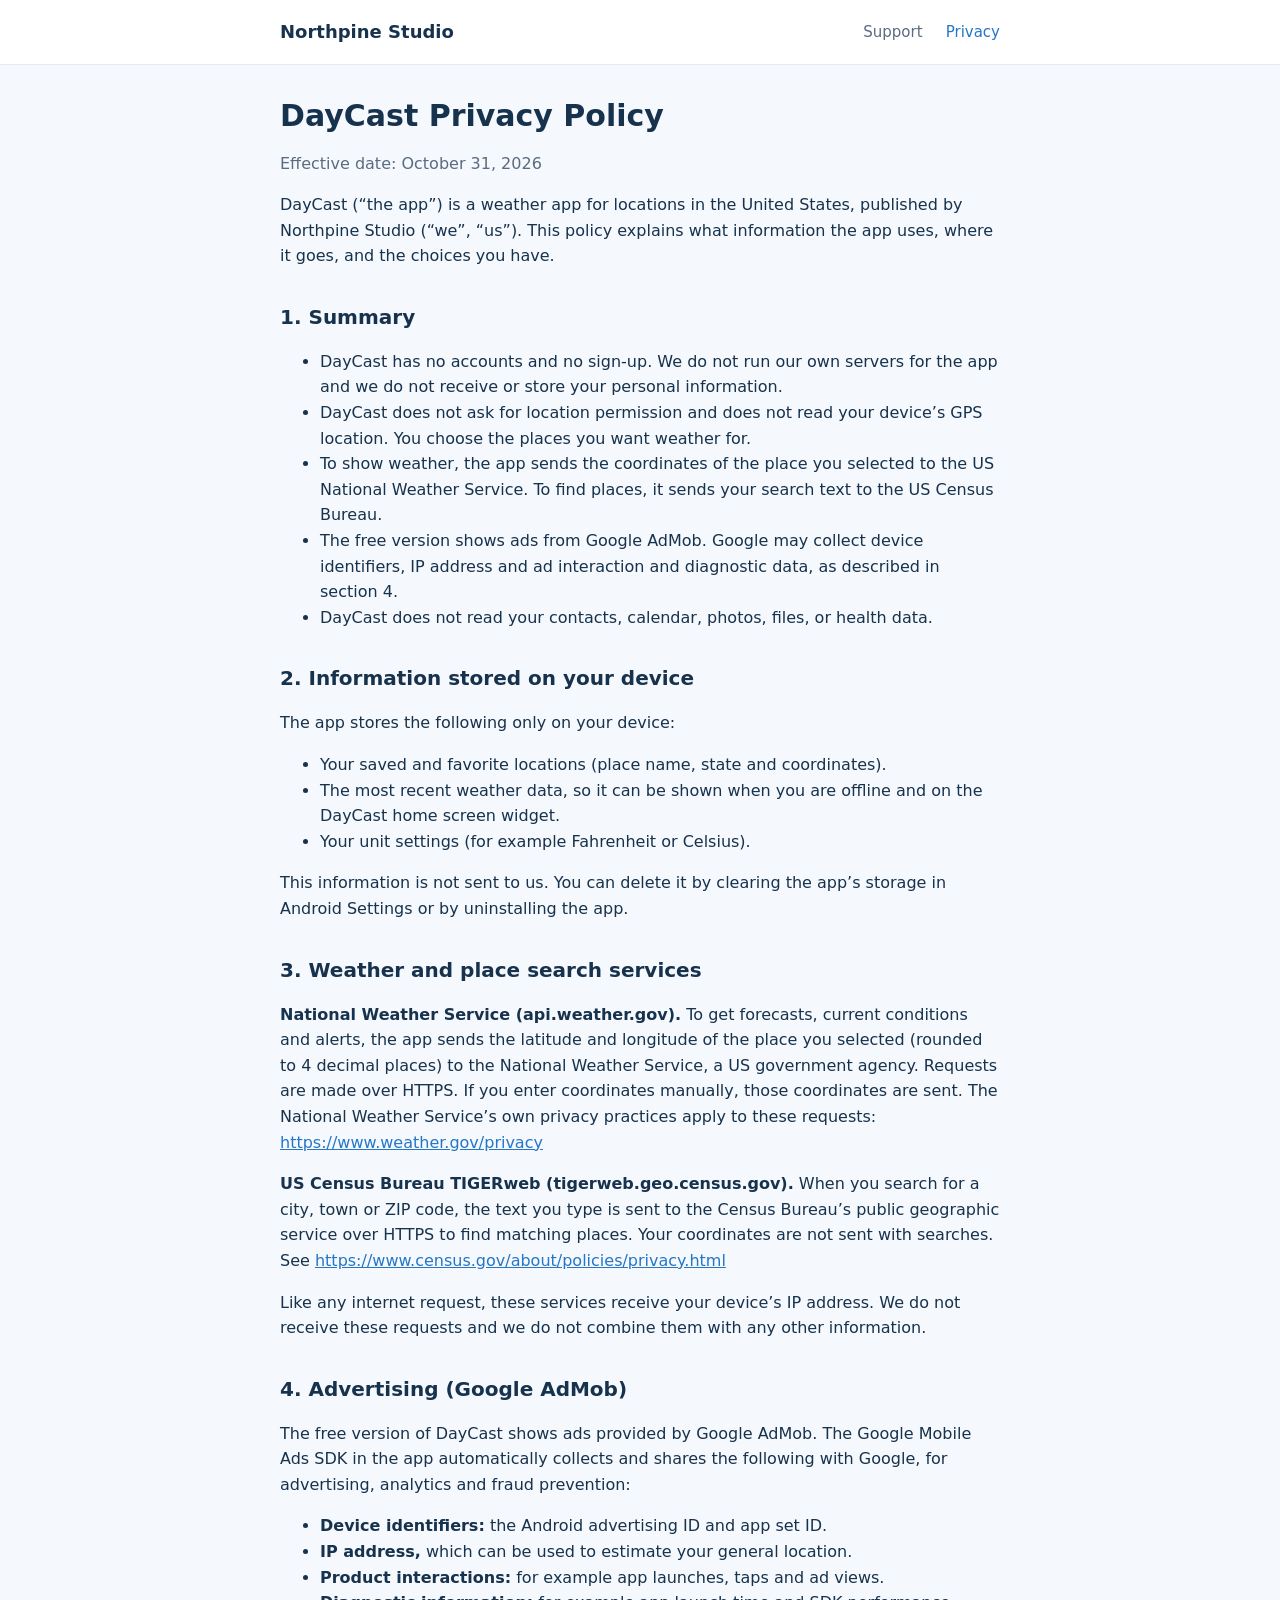
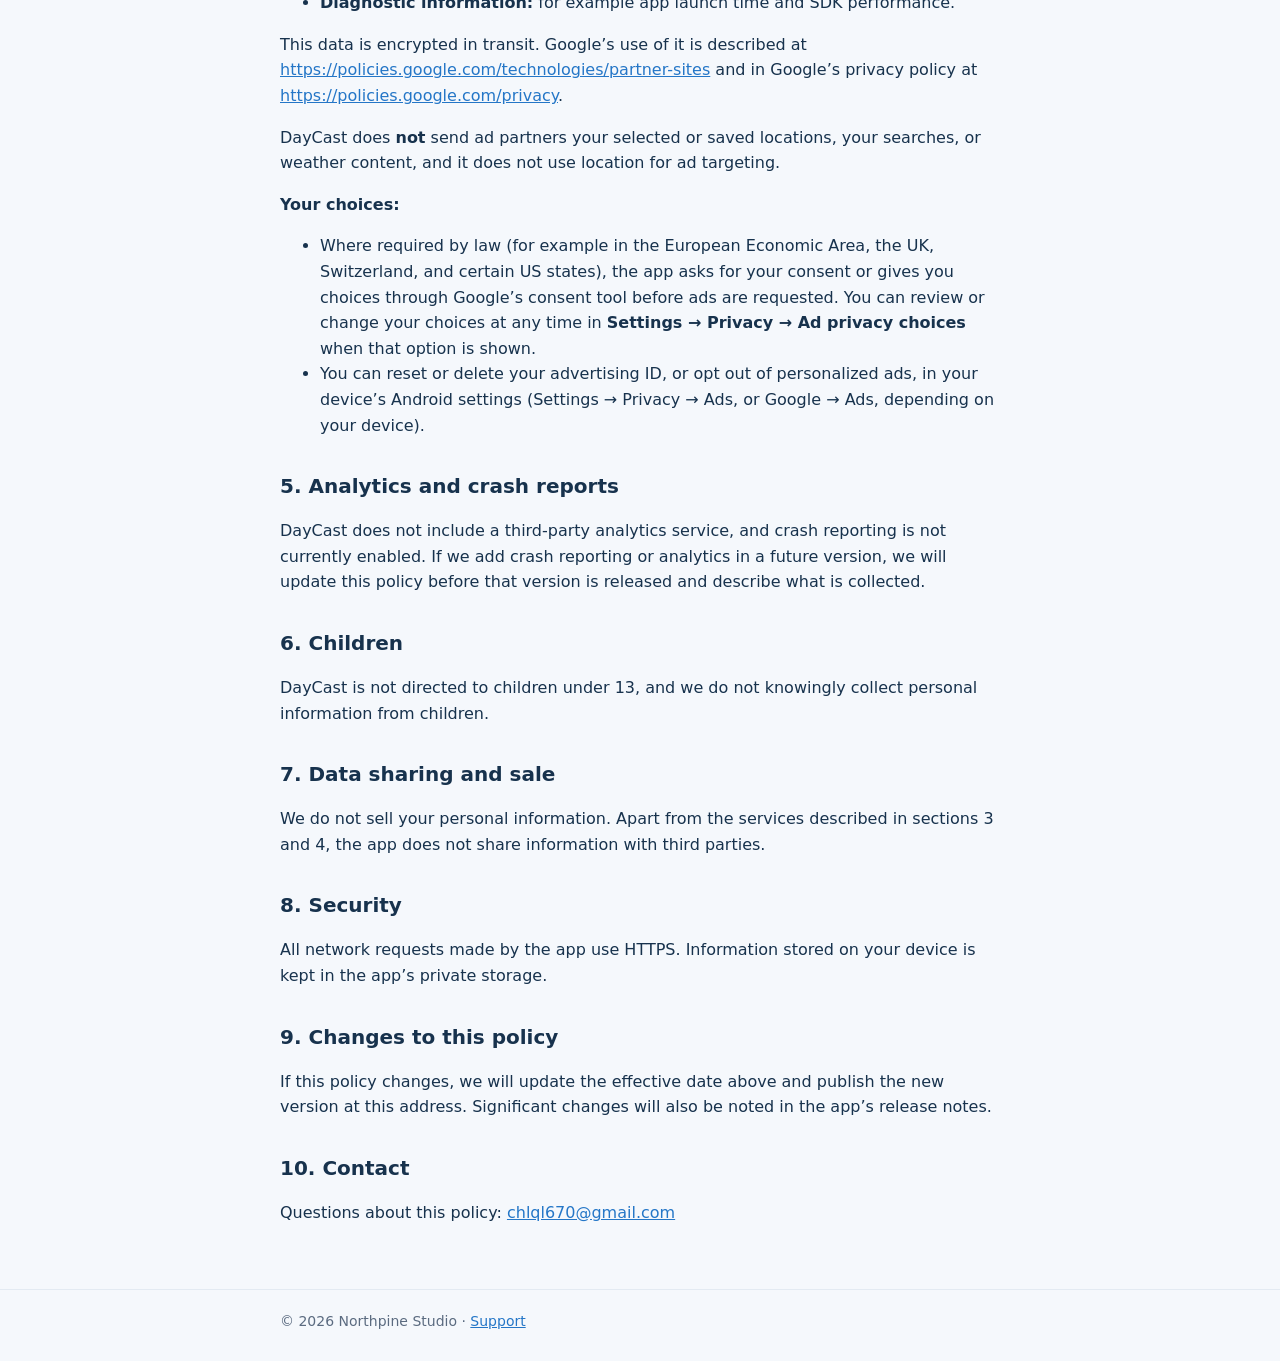
==== daycast/privacy/index.html @ 13fe0233 "Northpine Studio site: home, DayCast privacy policy and support Co-Authored-By: Claude Opus 5.5 <nor" ====
<!doctype html>
<html lang="en">
<head>
  <meta charset="utf-8">
  <meta name="viewport" content="width=device-width, initial-scale=1">
  <title>DayCast Privacy Policy – Northpine Studio</title>
  <link rel="stylesheet" href="/assets/site.css">
</head>
<body>
  <header class="site">
    <div class="inner">
      <a class="brand" href="/">Northpine Studio</a>
      <nav>
        <a href="/daycast/support/">Support</a>
        <a href="/daycast/privacy/" aria-current="page">Privacy</a>
      </nav>
    </div>
  </header>

  <main>
    <h1>DayCast Privacy Policy</h1>
    <p class="muted">Effective date: October 31, 2026</p>

    <p>DayCast (“the app”) is a weather app for locations in the United States, published by Northpine Studio (“we”, “us”). This policy explains what information the app uses, where it goes, and the choices you have.</p>

    <h2>1. Summary</h2>
    <ul>
      <li>DayCast has no accounts and no sign-up. We do not run our own servers for the app and we do not receive or store your personal information.</li>
      <li>DayCast does not ask for location permission and does not read your device’s GPS location. You choose the places you want weather for.</li>
      <li>To show weather, the app sends the coordinates of the place you selected to the US National Weather Service. To find places, it sends your search text to the US Census Bureau.</li>
      <li>The free version shows ads from Google AdMob. Google may collect device identifiers, IP address and ad interaction and diagnostic data, as described in section 4.</li>
      <li>DayCast does not read your contacts, calendar, photos, files, or health data.</li>
    </ul>

    <h2>2. Information stored on your device</h2>
    <p>The app stores the following only on your device:</p>
    <ul>
      <li>Your saved and favorite locations (place name, state and coordinates).</li>
      <li>The most recent weather data, so it can be shown when you are offline and on the DayCast home screen widget.</li>
      <li>Your unit settings (for example Fahrenheit or Celsius).</li>
    </ul>
    <p>This information is not sent to us. You can delete it by clearing the app’s storage in Android Settings or by uninstalling the app.</p>

    <h2>3. Weather and place search services</h2>
    <p><strong>National Weather Service (api.weather.gov).</strong> To get forecasts, current conditions and alerts, the app sends the latitude and longitude of the place you selected (rounded to 4 decimal places) to the National Weather Service, a US government agency. Requests are made over HTTPS. If you enter coordinates manually, those coordinates are sent. The National Weather Service’s own privacy practices apply to these requests: <a href="https://www.weather.gov/privacy">https://www.weather.gov/privacy</a></p>
    <p><strong>US Census Bureau TIGERweb (tigerweb.geo.census.gov).</strong> When you search for a city, town or ZIP code, the text you type is sent to the Census Bureau’s public geographic service over HTTPS to find matching places. Your coordinates are not sent with searches. See <a href="https://www.census.gov/about/policies/privacy.html">https://www.census.gov/about/policies/privacy.html</a></p>
    <p>Like any internet request, these services receive your device’s IP address. We do not receive these requests and we do not combine them with any other information.</p>

    <h2>4. Advertising (Google AdMob)</h2>
    <p>The free version of DayCast shows ads provided by Google AdMob. The Google Mobile Ads SDK in the app automatically collects and shares the following with Google, for advertising, analytics and fraud prevention:</p>
    <ul>
      <li><strong>Device identifiers:</strong> the Android advertising ID and app set ID.</li>
      <li><strong>IP address,</strong> which can be used to estimate your general location.</li>
      <li><strong>Product interactions:</strong> for example app launches, taps and ad views.</li>
      <li><strong>Diagnostic information:</strong> for example app launch time and SDK performance.</li>
    </ul>
    <p>This data is encrypted in transit. Google’s use of it is described at <a href="https://policies.google.com/technologies/partner-sites">https://policies.google.com/technologies/partner-sites</a> and in Google’s privacy policy at <a href="https://policies.google.com/privacy">https://policies.google.com/privacy</a>.</p>
    <p>DayCast does <strong>not</strong> send ad partners your selected or saved locations, your searches, or weather content, and it does not use location for ad targeting.</p>
    <p><strong>Your choices:</strong></p>
    <ul>
      <li>Where required by law (for example in the European Economic Area, the UK, Switzerland, and certain US states), the app asks for your consent or gives you choices through Google’s consent tool before ads are requested. You can review or change your choices at any time in <strong>Settings → Privacy → Ad privacy choices</strong> when that option is shown.</li>
      <li>You can reset or delete your advertising ID, or opt out of personalized ads, in your device’s Android settings (Settings → Privacy → Ads, or Google → Ads, depending on your device).</li>
    </ul>

    <h2>5. Analytics and crash reports</h2>
    <p>DayCast does not include a third-party analytics service, and crash reporting is not currently enabled. If we add crash reporting or analytics in a future version, we will update this policy before that version is released and describe what is collected.</p>

    <h2>6. Children</h2>
    <p>DayCast is not directed to children under 13, and we do not knowingly collect personal information from children.</p>

    <h2>7. Data sharing and sale</h2>
    <p>We do not sell your personal information. Apart from the services described in sections 3 and 4, the app does not share information with third parties.</p>

    <h2>8. Security</h2>
    <p>All network requests made by the app use HTTPS. Information stored on your device is kept in the app’s private storage.</p>

    <h2>9. Changes to this policy</h2>
    <p>If this policy changes, we will update the effective date above and publish the new version at this address. Significant changes will also be noted in the app’s release notes.</p>

    <h2>10. Contact</h2>
    <p>Questions about this policy: <a href="mailto:chlql670@gmail.com">chlql670@gmail.com</a></p>
  </main>

  <footer class="site">
    <div class="inner">© 2026 Northpine Studio · <a href="/daycast/support/">Support</a></div>
  </footer>
</body>
</html>
---- assets/site.css ----
:root {
  --blue: #2476c7;
  --navy: #17324d;
  --bg: #f5f8fc;
  --surface: #ffffff;
  --text: #17324d;
  --muted: #5b6b80;
  --border: #e3eaf2;
}

* { box-sizing: border-box; }

html { -webkit-text-size-adjust: 100%; }

body {
  margin: 0;
  background: var(--bg);
  color: var(--text);
  font: 16px/1.6 system-ui, -apple-system, "Segoe UI", Roboto, "Helvetica Neue", Arial, sans-serif;
}

header.site {
  background: var(--surface);
  border-bottom: 1px solid var(--border);
}

header.site .inner, main, footer.site .inner {
  max-width: 760px;
  margin: 0 auto;
  padding: 0 20px;
}

header.site .inner {
  display: flex;
  align-items: center;
  justify-content: space-between;
  min-height: 64px;
}

.brand {
  font-weight: 700;
  font-size: 18px;
  color: var(--navy);
  text-decoration: none;
}

nav a {
  color: var(--muted);
  text-decoration: none;
  margin-left: 18px;
  font-size: 15px;
}

nav a:hover, nav a[aria-current="page"] { color: var(--blue); }

main { padding-top: 32px; padding-bottom: 48px; }

h1 { font-size: 30px; line-height: 1.25; margin: 0 0 8px; }
h2 { font-size: 20px; margin: 32px 0 8px; }
h3 { font-size: 17px; margin: 20px 0 6px; }

p, li { color: var(--text); }
.muted { color: var(--muted); }

a { color: var(--blue); }

.card {
  background: var(--surface);
  border: 1px solid var(--border);
  border-radius: 16px;
  padding: 20px 22px;
  margin: 16px 0;
}

.app {
  display: flex;
  gap: 16px;
  align-items: center;
}

.app img {
  width: 64px;
  height: 64px;
  border-radius: 14px;
  flex: none;
}

.app h3 { margin: 0 0 2px; }
.app p { margin: 0; }

footer.site {
  border-top: 1px solid var(--border);
  color: var(--muted);
  font-size: 14px;
}

footer.site .inner { padding-top: 20px; padding-bottom: 28px; }
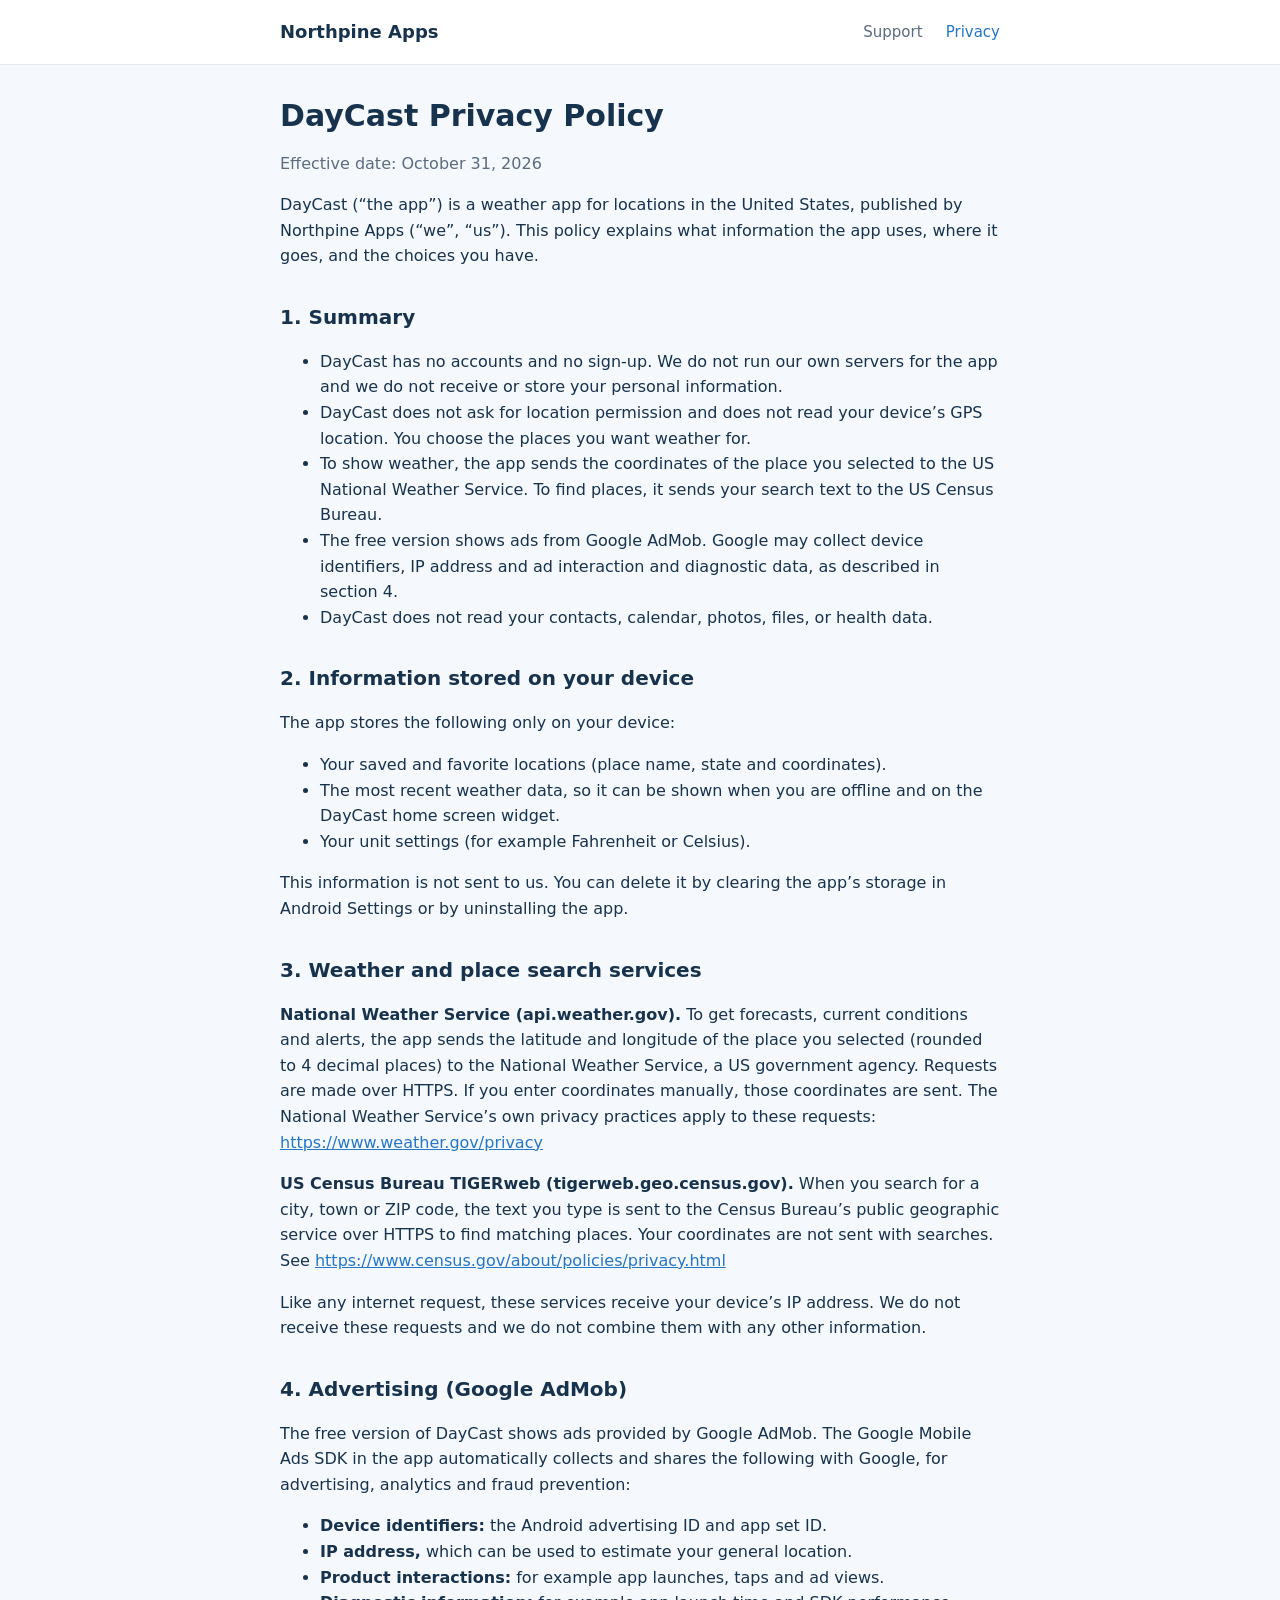
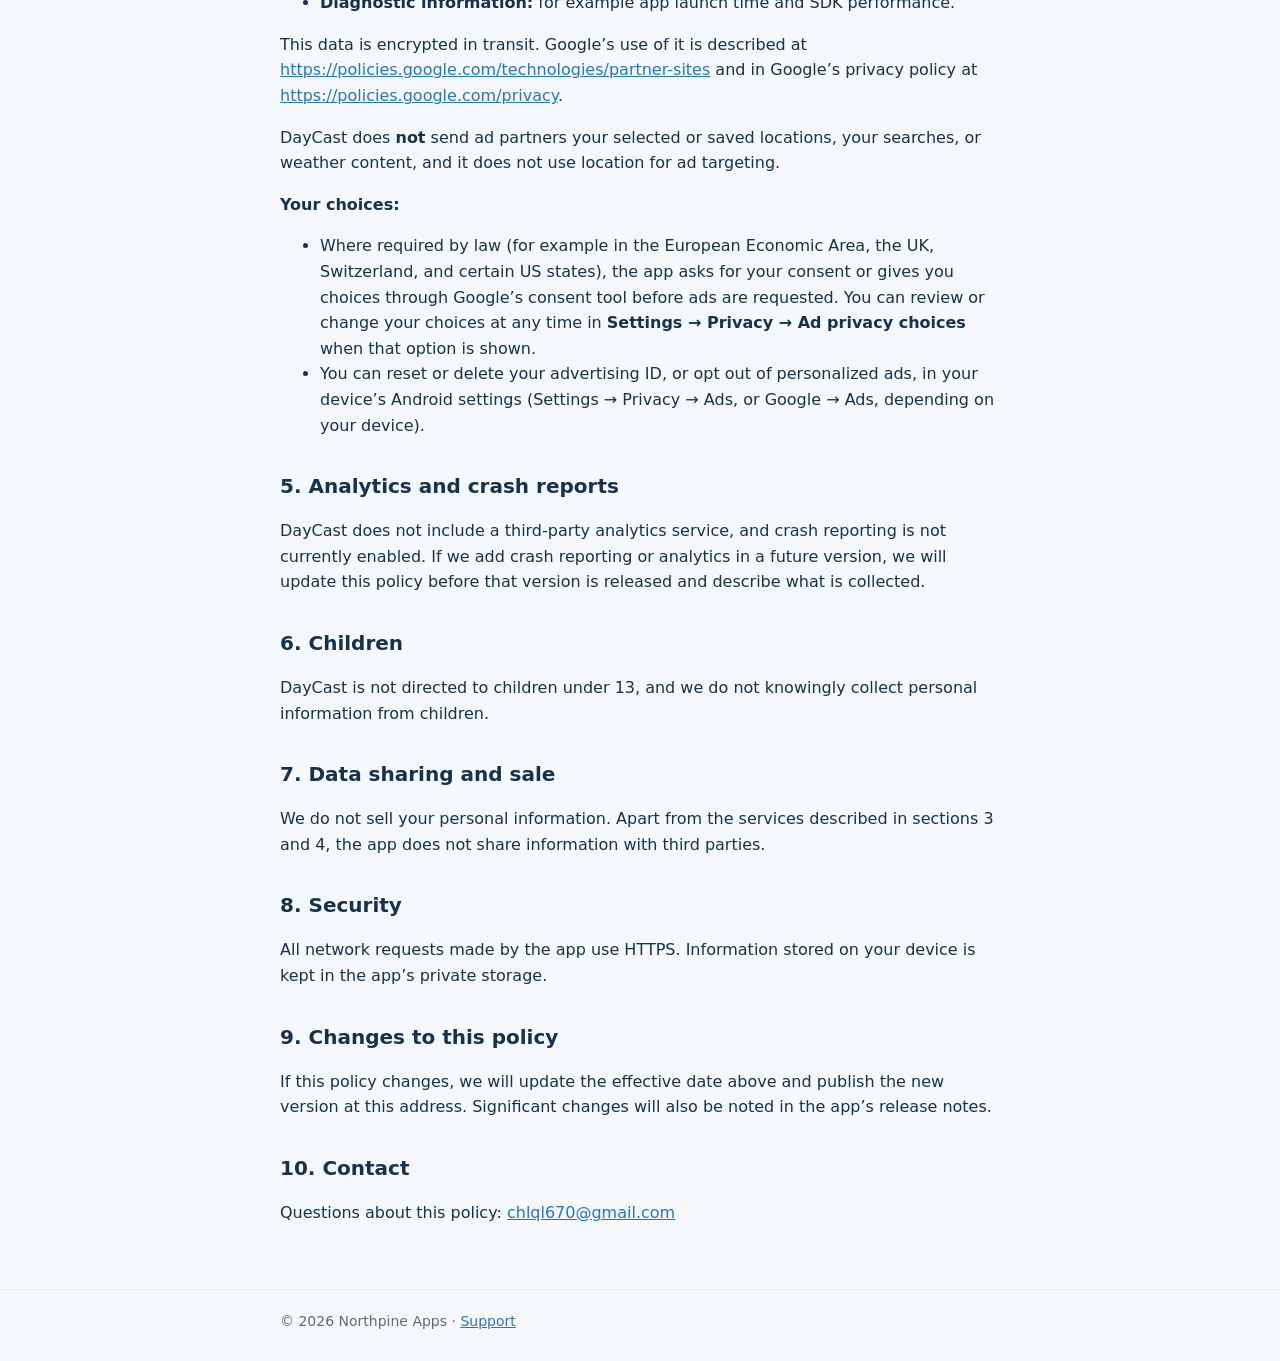
==== commit be903d84: "Rename publisher to Northpine Apps Co-Authored-By: Claude Opus 5.5 <noreply@anthropic.com>" ====
--- a/daycast/privacy/index.html
+++ b/daycast/privacy/index.html
@@ -3,13 +3,13 @@
 <head>
   <meta charset="utf-8">
   <meta name="viewport" content="width=device-width, initial-scale=1">
-  <title>DayCast Privacy Policy – Northpine Studio</title>
+  <title>DayCast Privacy Policy – Northpine Apps</title>
   <link rel="stylesheet" href="/assets/site.css">
 </head>
 <body>
   <header class="site">
     <div class="inner">
-      <a class="brand" href="/">Northpine Studio</a>
+      <a class="brand" href="/">Northpine Apps</a>
       <nav>
         <a href="/daycast/support/">Support</a>
         <a href="/daycast/privacy/" aria-current="page">Privacy</a>
@@ -21,7 +21,7 @@
     <h1>DayCast Privacy Policy</h1>
     <p class="muted">Effective date: October 31, 2026</p>
 
-    <p>DayCast (“the app”) is a weather app for locations in the United States, published by Northpine Studio (“we”, “us”). This policy explains what information the app uses, where it goes, and the choices you have.</p>
+    <p>DayCast (“the app”) is a weather app for locations in the United States, published by Northpine Apps (“we”, “us”). This policy explains what information the app uses, where it goes, and the choices you have.</p>
 
     <h2>1. Summary</h2>
     <ul>
@@ -82,7 +82,7 @@
   </main>
 
   <footer class="site">
-    <div class="inner">© 2026 Northpine Studio · <a href="/daycast/support/">Support</a></div>
+    <div class="inner">© 2026 Northpine Apps · <a href="/daycast/support/">Support</a></div>
   </footer>
 </body>
 </html>
--- a/assets/site.css
+++ b/assets/site.css
@@ -95,3 +95,5 @@
 }
 
 footer.site .inner { padding-top: 20px; padding-bottom: 28px; }
+
+a { overflow-wrap: anywhere; }
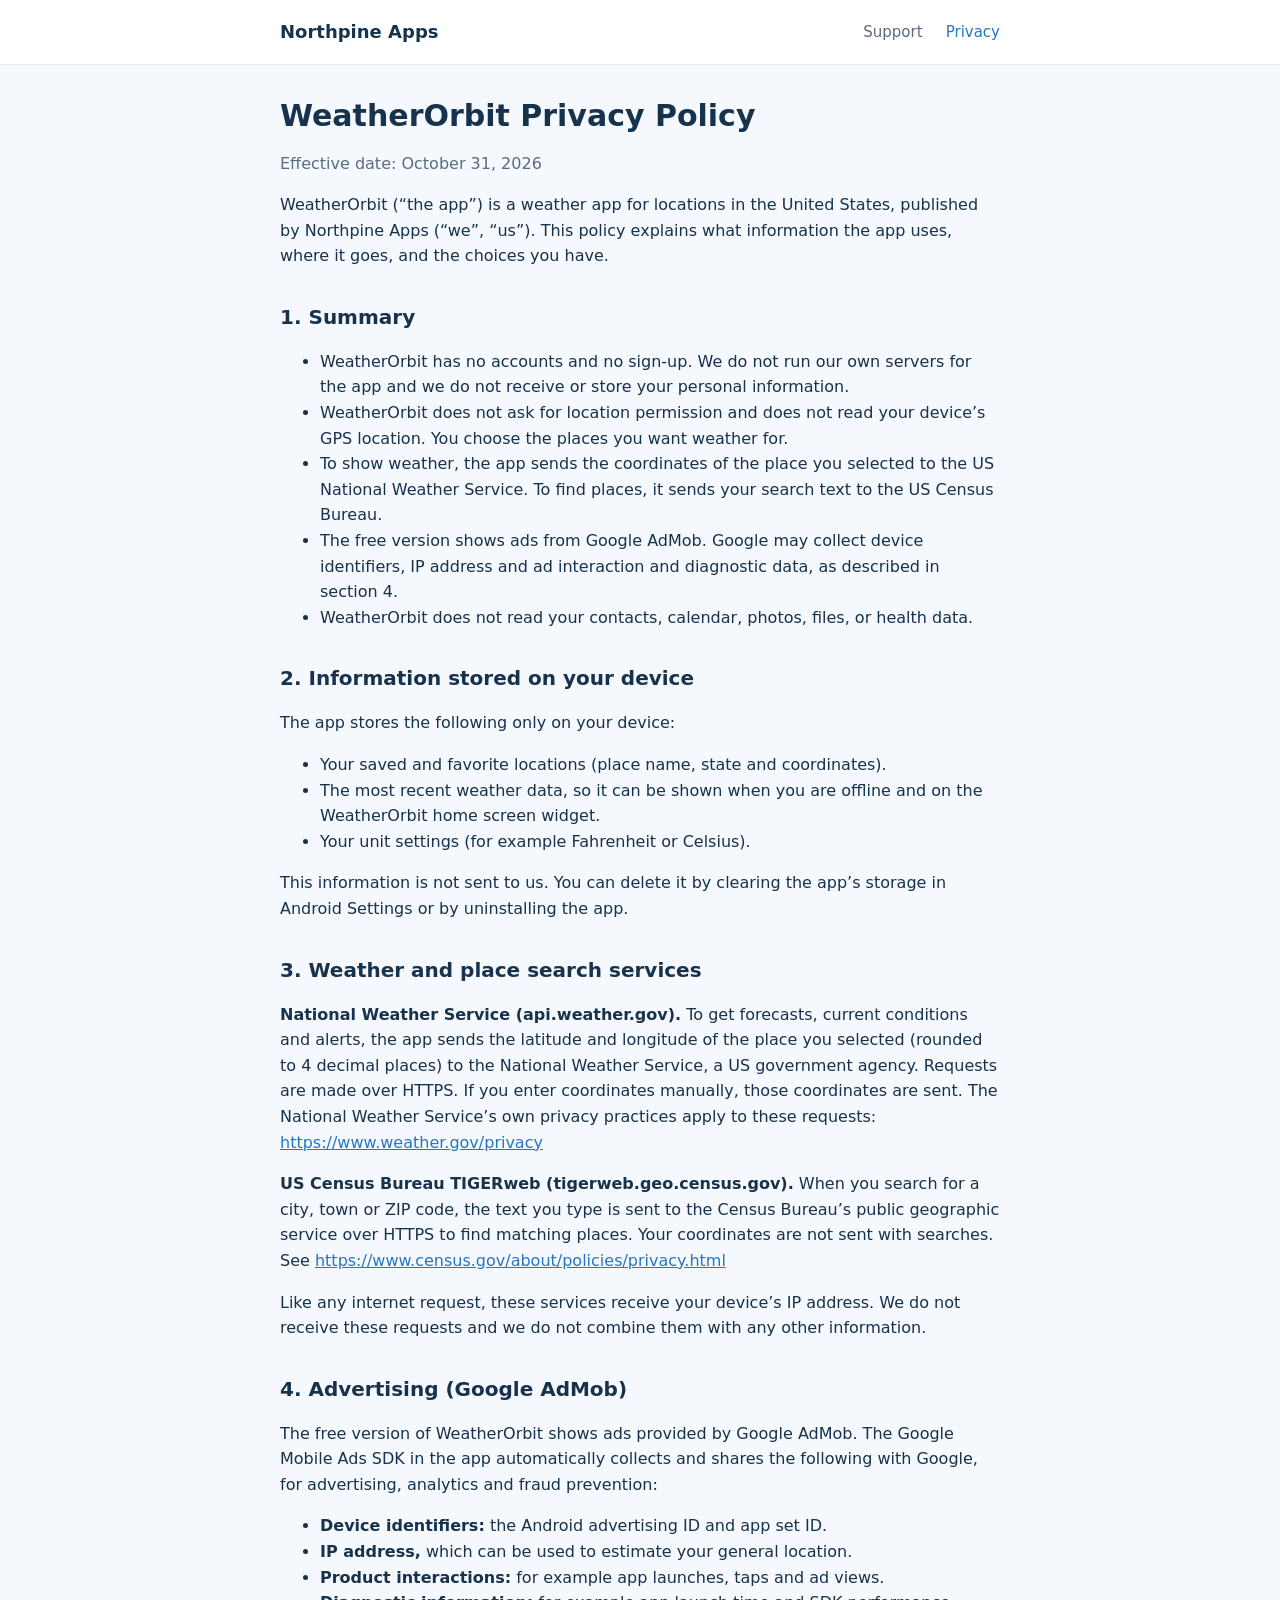
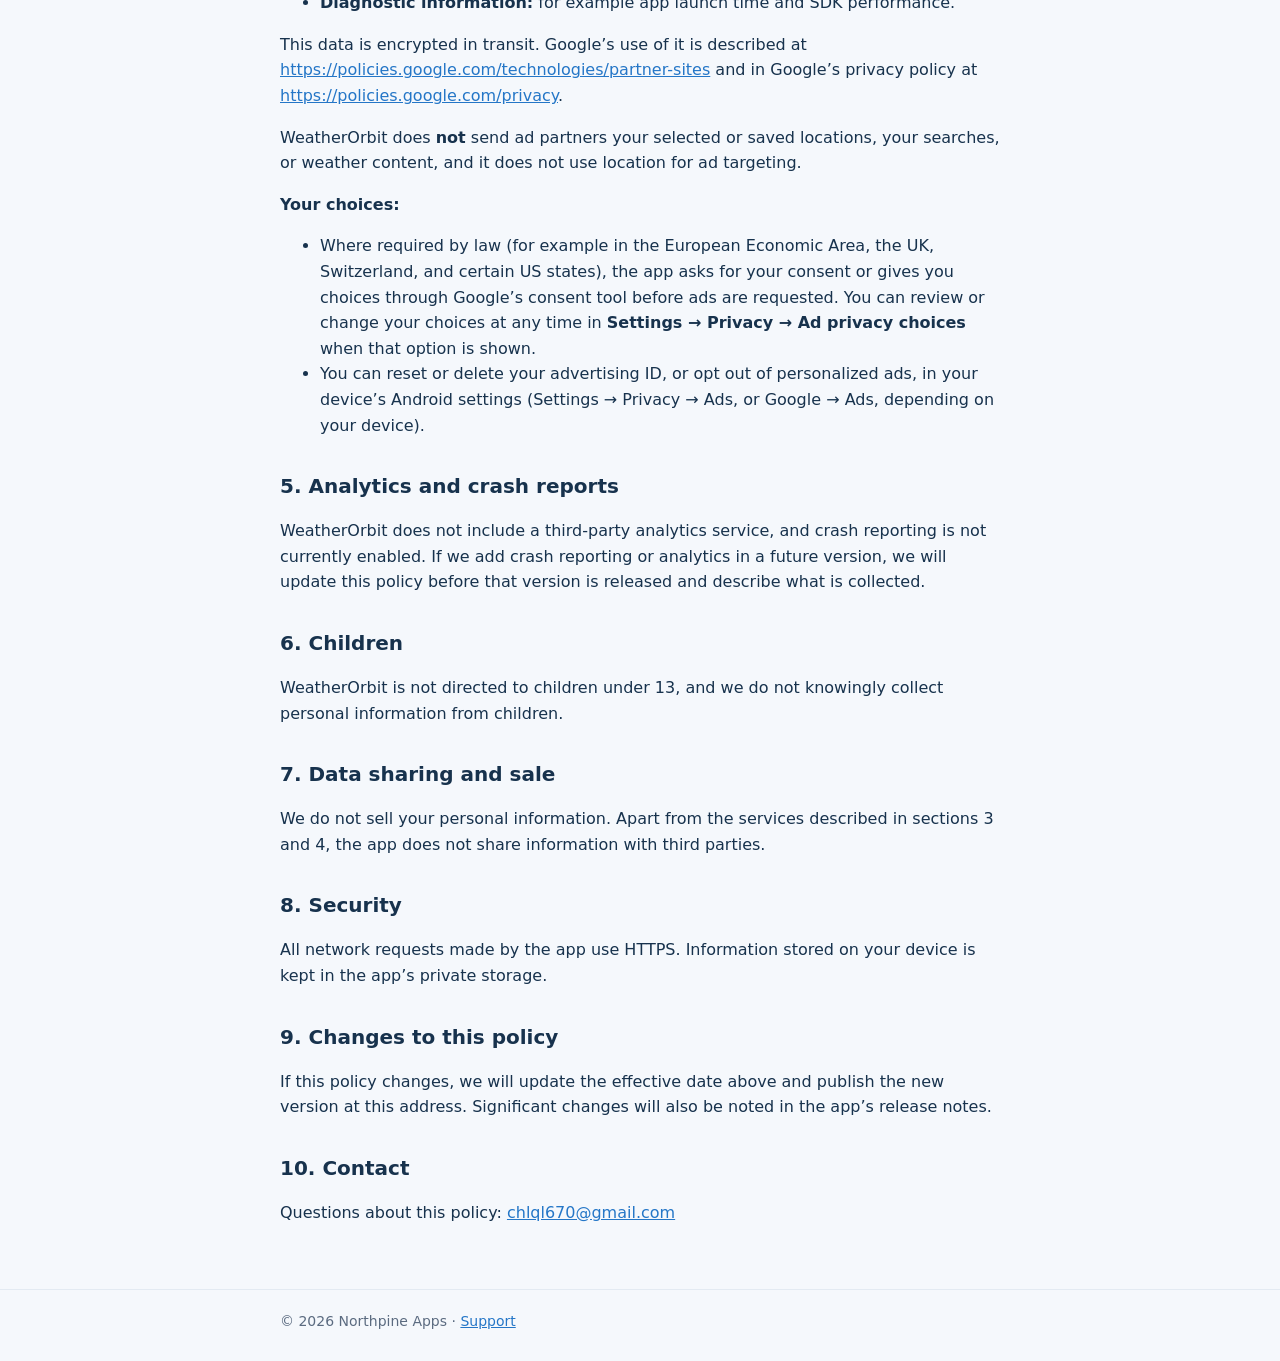
==== commit 03500ef2: "Rename DayCast to WeatherOrbit; move pages to /weatherorbit/ with redirects from /daycast/ Co-Author" ====
--- a/daycast/privacy/index.html
+++ b/daycast/privacy/index.html
@@ -2,87 +2,9 @@
 <html lang="en">
 <head>
   <meta charset="utf-8">
-  <meta name="viewport" content="width=device-width, initial-scale=1">
-  <title>DayCast Privacy Policy – Northpine Apps</title>
-  <link rel="stylesheet" href="/assets/site.css">
+  <title>Moved – WeatherOrbit</title>
+  <meta http-equiv="refresh" content="0; url=/weatherorbit/privacy/">
+  <link rel="canonical" href="https://northpine-studio.github.io/weatherorbit/privacy/">
 </head>
-<body>
-  <header class="site">
-    <div class="inner">
-      <a class="brand" href="/">Northpine Apps</a>
-      <nav>
-        <a href="/daycast/support/">Support</a>
-        <a href="/daycast/privacy/" aria-current="page">Privacy</a>
-      </nav>
-    </div>
-  </header>
-
-  <main>
-    <h1>DayCast Privacy Policy</h1>
-    <p class="muted">Effective date: October 31, 2026</p>
-
-    <p>DayCast (“the app”) is a weather app for locations in the United States, published by Northpine Apps (“we”, “us”). This policy explains what information the app uses, where it goes, and the choices you have.</p>
-
-    <h2>1. Summary</h2>
-    <ul>
-      <li>DayCast has no accounts and no sign-up. We do not run our own servers for the app and we do not receive or store your personal information.</li>
-      <li>DayCast does not ask for location permission and does not read your device’s GPS location. You choose the places you want weather for.</li>
-      <li>To show weather, the app sends the coordinates of the place you selected to the US National Weather Service. To find places, it sends your search text to the US Census Bureau.</li>
-      <li>The free version shows ads from Google AdMob. Google may collect device identifiers, IP address and ad interaction and diagnostic data, as described in section 4.</li>
-      <li>DayCast does not read your contacts, calendar, photos, files, or health data.</li>
-    </ul>
-
-    <h2>2. Information stored on your device</h2>
-    <p>The app stores the following only on your device:</p>
-    <ul>
-      <li>Your saved and favorite locations (place name, state and coordinates).</li>
-      <li>The most recent weather data, so it can be shown when you are offline and on the DayCast home screen widget.</li>
-      <li>Your unit settings (for example Fahrenheit or Celsius).</li>
-    </ul>
-    <p>This information is not sent to us. You can delete it by clearing the app’s storage in Android Settings or by uninstalling the app.</p>
-
-    <h2>3. Weather and place search services</h2>
-    <p><strong>National Weather Service (api.weather.gov).</strong> To get forecasts, current conditions and alerts, the app sends the latitude and longitude of the place you selected (rounded to 4 decimal places) to the National Weather Service, a US government agency. Requests are made over HTTPS. If you enter coordinates manually, those coordinates are sent. The National Weather Service’s own privacy practices apply to these requests: <a href="https://www.weather.gov/privacy">https://www.weather.gov/privacy</a></p>
-    <p><strong>US Census Bureau TIGERweb (tigerweb.geo.census.gov).</strong> When you search for a city, town or ZIP code, the text you type is sent to the Census Bureau’s public geographic service over HTTPS to find matching places. Your coordinates are not sent with searches. See <a href="https://www.census.gov/about/policies/privacy.html">https://www.census.gov/about/policies/privacy.html</a></p>
-    <p>Like any internet request, these services receive your device’s IP address. We do not receive these requests and we do not combine them with any other information.</p>
-
-    <h2>4. Advertising (Google AdMob)</h2>
-    <p>The free version of DayCast shows ads provided by Google AdMob. The Google Mobile Ads SDK in the app automatically collects and shares the following with Google, for advertising, analytics and fraud prevention:</p>
-    <ul>
-      <li><strong>Device identifiers:</strong> the Android advertising ID and app set ID.</li>
-      <li><strong>IP address,</strong> which can be used to estimate your general location.</li>
-      <li><strong>Product interactions:</strong> for example app launches, taps and ad views.</li>
-      <li><strong>Diagnostic information:</strong> for example app launch time and SDK performance.</li>
-    </ul>
-    <p>This data is encrypted in transit. Google’s use of it is described at <a href="https://policies.google.com/technologies/partner-sites">https://policies.google.com/technologies/partner-sites</a> and in Google’s privacy policy at <a href="https://policies.google.com/privacy">https://policies.google.com/privacy</a>.</p>
-    <p>DayCast does <strong>not</strong> send ad partners your selected or saved locations, your searches, or weather content, and it does not use location for ad targeting.</p>
-    <p><strong>Your choices:</strong></p>
-    <ul>
-      <li>Where required by law (for example in the European Economic Area, the UK, Switzerland, and certain US states), the app asks for your consent or gives you choices through Google’s consent tool before ads are requested. You can review or change your choices at any time in <strong>Settings → Privacy → Ad privacy choices</strong> when that option is shown.</li>
-      <li>You can reset or delete your advertising ID, or opt out of personalized ads, in your device’s Android settings (Settings → Privacy → Ads, or Google → Ads, depending on your device).</li>
-    </ul>
-
-    <h2>5. Analytics and crash reports</h2>
-    <p>DayCast does not include a third-party analytics service, and crash reporting is not currently enabled. If we add crash reporting or analytics in a future version, we will update this policy before that version is released and describe what is collected.</p>
-
-    <h2>6. Children</h2>
-    <p>DayCast is not directed to children under 13, and we do not knowingly collect personal information from children.</p>
-
-    <h2>7. Data sharing and sale</h2>
-    <p>We do not sell your personal information. Apart from the services described in sections 3 and 4, the app does not share information with third parties.</p>
-
-    <h2>8. Security</h2>
-    <p>All network requests made by the app use HTTPS. Information stored on your device is kept in the app’s private storage.</p>
-
-    <h2>9. Changes to this policy</h2>
-    <p>If this policy changes, we will update the effective date above and publish the new version at this address. Significant changes will also be noted in the app’s release notes.</p>
-
-    <h2>10. Contact</h2>
-    <p>Questions about this policy: <a href="mailto:chlql670@gmail.com">chlql670@gmail.com</a></p>
-  </main>
-
-  <footer class="site">
-    <div class="inner">© 2026 Northpine Apps · <a href="/daycast/support/">Support</a></div>
-  </footer>
-</body>
+<body><p>DayCast is now WeatherOrbit. This page has moved to <a href="/weatherorbit/privacy/">/weatherorbit/privacy/</a>.</p></body>
 </html>
